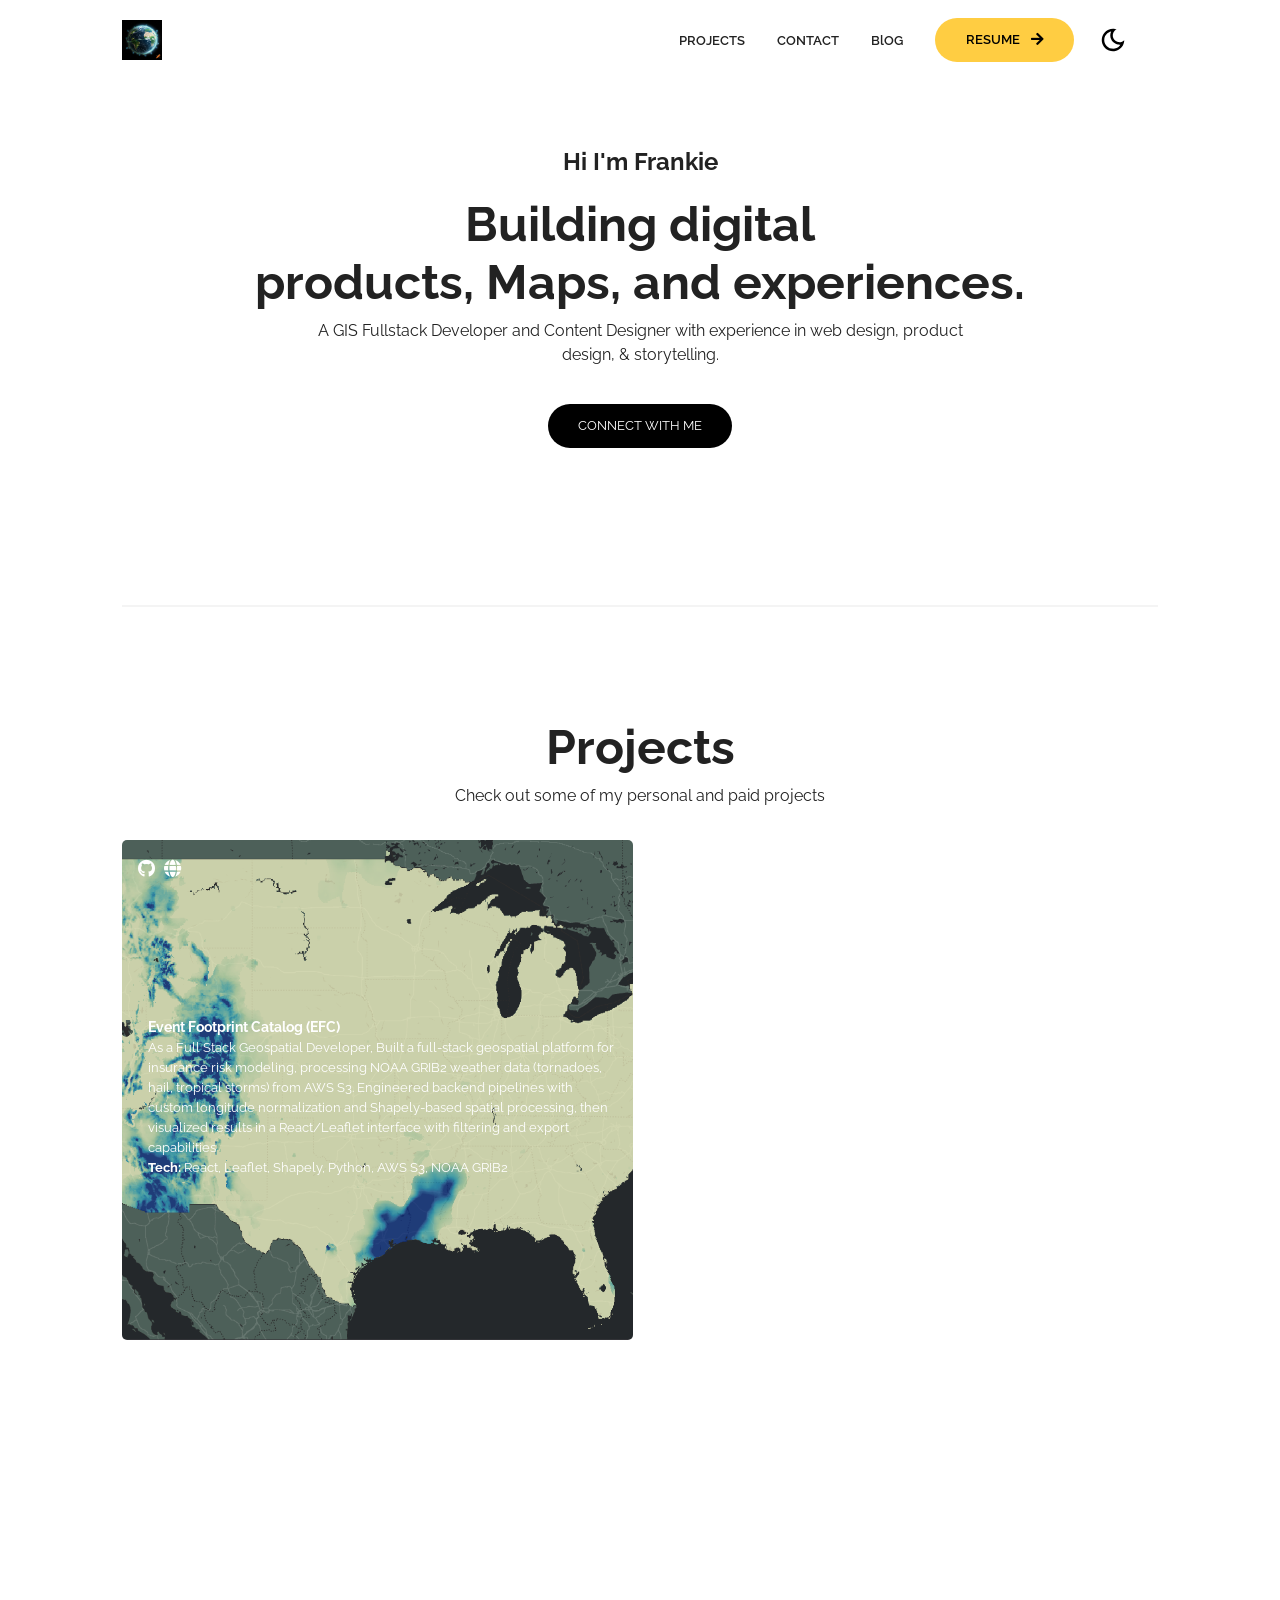
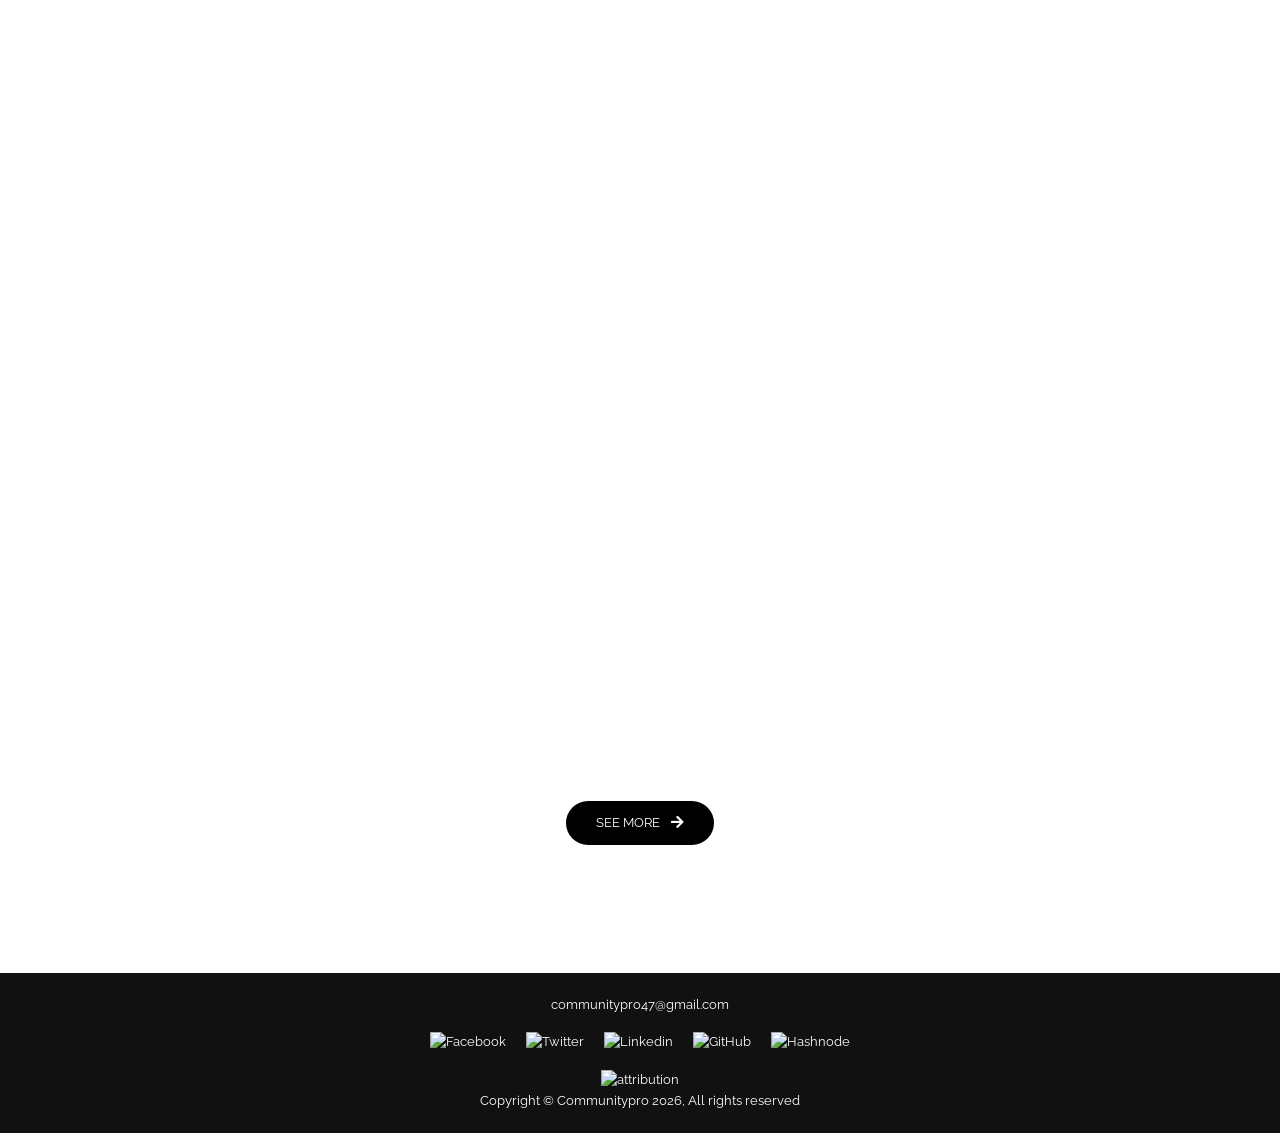
==== index.html @ a05c04fb "added images to background card" ====
<!DOCTYPE html>
<html lang="en">
  <head>
    <meta charset="UTF-8" />
    <meta http-equiv="X-UA-Compatible" content="IE=edge" />
    <meta name="viewport" content="width=device-width, initial-scale=1.0" />
    <!-- Primary Meta Tags -->
    <title>Frankie T Portfolio</title>
    <meta name="title" content="Portfolio Template - Open source" />
    <meta
      name="description"
      content="Build or customize your portfolio website using this super easy template. Free to use if you are a member of the community or a contributor to this project"
    />

    <!-- Open Graph / Facebook -->
    <meta property="og:type" content="website" />
    <meta
      property="og:url"
      content="https://github.com/CommunityPro/portfolio-html"
    />
    <meta property="og:title" content="Portfolio Template - Open source" />
    <meta
      property="og:description"
      content="Build or customize your portfolio website using this super easy template. Free to use if you are a member of the community or a contributor to this project"
    />
    <meta
      property="og:image"
      content="https://user-images.githubusercontent.com/62628408/150613011-b78a7f5a-0af1-4312-aab0-0022e7258693.png"
    />

    <!-- Twitter -->
    <meta property="twitter:card" content="summary_large_image" />
    <meta
      property="twitter:url"
      content="https://github.com/CommunityPro/portfolio-html"
    />
    <meta property="twitter:title" content="Portfolio Template - Open source" />
    <meta
      property="twitter:description"
      content="Build or customize your portfolio website using this super easy template. Free to use if you are a member of the community or a contributor to this project"
    />
    <meta
      property="twitter:image"
      content="https://user-images.githubusercontent.com/62628408/150613011-b78a7f5a-0af1-4312-aab0-0022e7258693.png"
    />

    <!-- Link -->
    <link
      rel="apple-touch-icon"
      sizes="180x180"
      href="assets/favicon/apple-touch-icon.png"
    />
    <link
      rel="icon"
      type="image/png"
      sizes="16x16"
      href="/assets/favicon/favicon-16x16.png"
    />
    <link
      rel="icon"
      type="image/png"
      sizes="32x32"
      href="assets/favicon/favicon-32x32.png"
    />
    <link
      rel="icon"
      type="image/png"
      sizes="192x192"
      href="assets/favicon/android-chrome-192x192.png"
    />
    <link
      rel="icon"
      type="image/png"
      sizes="512x512"
      href="assets/favicon/android-chrome-512x512.png"
    />
    <link rel="icon" type="image/x-icon" href="assets/favicon/favicon.ico" />
    <link rel="manifest" href="assets/favicon/site.webmanifest" />
    <link
      rel="stylesheet"
      href="https://use.fontawesome.com/releases/v5.15.4/css/all.css"
      integrity="sha384-DyZ88mC6Up2uqS4h/KRgHuoeGwBcD4Ng9SiP4dIRy0EXTlnuz47vAwmeGwVChigm"
      crossorigin="anonymous"
    />
    <link rel="stylesheet" href="css/style.css" />
    <link rel="stylesheet" href="css/utilities.css" />
  </head>
  <body>
    <header id="hero">
      <!-- Navbar -->
      <nav class="navbar">
        <div class="container">
          <!-- Logo -->
          <h1 id="logo">
            <a href="https://github.com/CommunityPro/portfolio-html"
              ><img src="./assets/e3T_sxOKS0CZtBvTV0Hvrg.webp" alt="Your Logo"
            /></a>
          </h1>
          <!-- Navbar links -->
          <ul class="nav-menu">
            <li><a class="nav-link" href="#projects">PROJECTS</a></li>
            <li><a class="nav-link" href="#">CONTACT</a></li>
            <li><a class="nav-link" href="#">BlOG</a></li>
            <li>
              <a
                class="nav-link btn btn-primary"
                href="https://github.com/CommunityPro/portfolio-html"
                >RESUME <i class="fas fa-arrow-right"></i
              ></a>
            </li>

            <!-- Toggle switch -->
            <div class="theme-switch">
              <input type="checkbox" id="switch" />
              <label class="toggle-icons" for="switch">
                <img class="moon" src="assets/moon.svg" />
                <img class="sun" src="assets/sun.svg" />
              </label>
            </div>
            <!-- Hamburger menu -->
          </ul>
          <div class="hamburger">
            <span class="bar"></span>
            <span class="bar"></span>
            <span class="bar"></span>
          </div>
        </div>
      </nav>

      <section class="header-container">
        <img
          class="profile-image"
          src="assets/profile-image.svg"
          alt=""
        />
        <h1>Hi I'm Frankie</h1>

        <div class="content-text">
          <h2>Building digital</h2>
          <h2>products, Maps, and experiences.</h2>

          <p>
            A GIS Fullstack Developer and Content Designer with experience in web
            design, product design, & storytelling.
          </p>
        </div>
        <a
          href="https://www.linkedin.com/in/frankie-t-767a02183/"
          class="btn btn-secondary"
          target="_blank"
          >Connect With Me</a
        >
      </section>
    </header>

    <!-- Projects -->
    <section id="projects" class="project-container container">
      <div class="division"></div>
      <div class="content-text">
        <h2>Projects</h2>
        <p>Check out some of my personal and paid projects</p>
      </div>

      <article class="project">
        <!-- Project 1 -->
        <div href="" class="card">
          <div class="project-info">
            <div class="project-bio">
              <h3>Event Footprint Catalog (EFC)</h3>
              <p>As a Full Stack Geospatial Developer, 
                Built a full-stack geospatial platform for insurance risk modeling, processing NOAA GRIB2 weather data (tornadoes, hail, tropical storms) 
                from AWS S3. Engineered backend pipelines with custom longitude normalization and Shapely-based spatial processing, 
                then visualized results in a React/Leaflet interface with filtering and export capabilities
              </p>
              <p><strong>Tech:</strong> React, Leaflet, Shapely, Python, AWS S3, NOAA GRIB2</p>
            </div>

            <div class="project-link">
              <a href="#" target="_blank"><i class="fab fa-github"></i></a>
              <a href="#" target="_blank"><i class="fas fa-globe"></i></a>
            </div>
          </div>
        </div>

        <!-- Project 2 -->
        <div href="" class="card">
          <div class="project-info">
            <div class="project-bio">
              <h3>Climate Atlas</h3>
              <p>As a Data Engineer on the Climate Atlas & Climate Engine Integration project, I managed a product aggregating pre-generated weather datasets 
                spanning 1895 to the present, covering temperature and precipitation across the USA and its territories. 
                I collaborated with the Desert Research Institute to integrate the Climate Engine API, ensuring seamless retrieval of rankings, means, and totals 
                for historical climate data. Throughout development, I addressed challenges stemming from external API dependencies 
                by implementing collaborative debugging processes with partner teams, maintaining data integrity and ensuring consistent, 
                reliable access to long-term climate records for end users.
              </p>
              <p><strong>Tech:</strong> Climate Engine API, Python, Data Pipelines</p>
            </div>

            <div class="project-link">
              <a href="#" target="_blank"><i class="fab fa-github"></i></a>
              <a href="#" target="_blank"><i class="fas fa-globe"></i></a>
            </div>
          </div>
        </div>

        <!-- Project 3 -->
        <div href="" class="card">
          <div class="project-info">
            <div class="project-bio">
              <h3>StoryMap Portfolio Series</h3>
              <p>Created a series of narrative-driven StoryMaps analyzing critical climate and infrastructure events. 
                Projects include "Built for the Future" (2023 Midwest drought impacts), 
                "We May Not Be in Kansas Anymore" (May 2024 severe storm outbreak, 165+ tornado reports, EF-4 Oklahoma), 
                "Derechos Unmasked" (June 2025 North Dakota derecho, 100+ mph winds), and 
                "Supply Chains & Damage Claims" (hurricane impacts guide integrating NOAA tools for the Industry Proving Grounds initiative).
              </p>
              <p><strong>Tech:</strong> ArcGIS StoryMaps, NOAA Data, Spatial Analysis</p>
            </div>

            <div class="project-link">
              <a href="https://storymaps.arcgis.com/stories/d6e116afa49b4417b8c0b92fb8b6d6ab" target="_blank"><i class="fas fa-external-link-alt"></i></a>
              <a href="https://storymaps.arcgis.com/stories/8092d9dabac94b9282a17f0938ce4b86" target="_blank"><i class="fas fa-external-link-alt"></i></a>
              <a href="https://storymaps.arcgis.com/stories/aee20a4d2cd84ae1a52c9724bbdf2ffd" target="_blank"><i class="fas fa-external-link-alt"></i></a>
              <a href="https://storymaps.arcgis.com/stories/44474db1c3b84fcfb2567240c82e5a6e" target="_blank"><i class="fas fa-external-link-alt"></i></a>
            </div>
          </div>
        </div>

        <!-- Project 4 -->
        <div href="" class="card">
          <div class="project-info">
            <div class="project-bio">
              <h3>Google Earth Engine Applications</h3>
              <p>Built public-facing visualization tools for extreme weather analysis on Google Earth Engine. 
                Projects include the Hurricane Heat Map (visualizing 1951–present tropical storms in the North Atlantic basin) 
                and the Texas Freeze Map (analyzing 2021 Texas Freeze event impacts), delivering interactive insights into historical 
                and regional climate phenomena through GEE's cloud-based satellite data processing.
              </p>
              <p><strong>Tech:</strong> Google Earth Engine, JavaScript, Remote Sensing</p>
            </div>

            <div class="project-link">
              <a href="#" target="_blank"><i class="fab fa-github"></i></a>
              <a href="#" target="_blank"><i class="fas fa-globe"></i></a>
            </div>
          </div>
        </div>

        <!-- Project 5 -->
        <div href="" class="card">
          <div class="project-info">
            <div class="project-bio">
              <h3>Google Earth Engine Applications</h3>
              <p>Built public GEE visualization tools including the Hurricane Heat Map (1951–present North Atlantic tropical storms) and 
                Texas Freeze Map (2021 event impacts), leveraging cloud-based satellite data processing for interactive climate insights.
              </p>
            </div>

            <div class="project-link">
              <a href="https://x-vector-501612-e8.projects.earthengine.app/view/tropical-storms-1951-to-present" target="_blank"><i class="fas fa-globe"></i></a>
              <a href="https://x-vector-501612-e8.projects.earthengine.app/view/texas-freeze-2021" target="_blank"><i class="fas fa-globe"></i></a>
            </div>
          </div>
        </div>

        <!-- Project 6 -->
        <div href="" class="card">
          <div class="project-info">
            <div class="project-bio">
              <h3>Project Six</h3>
              <p>React, Redux, SASS</p>
            </div>

            <div class="project-link">
              <a href="#" target="_blank"><i class="fab fa-github"></i></a>
              <a href="https://www.noaa.gov/inflation-reduction-act/inflation-reduction-act-climate-data-and-services/industry-proving-grounds" 
              target="_blank"><i class="fas fa-globe"></i>
              </a>
            </div>
          </div>
        </div>
      </article>

      <a href="#" class="btn btn-secondary"
        target="_blank" >See More <i class="fas fa-arrow-right"></i
      ></a>
    </section>

    <footer id="footer">
      <div class="container">
        <a href="mailto:communitypro47@gmail.com">communitypro47@gmail.com</a>
        <!-- Social links -->
        <div class="social">
          <a href="#" target="_blank"
            ><img src="./assets/facebook-icon.svg" alt="Facebook"
          /></a>
          <a href="#" target="_blank"><img src="./assets/twitter-icon.svg" alt="Twitter" /></a>
          <a href="#" target="_blank"
            ><img src="./assets/linkedin-icon.svg" alt="Linkedin"
          /></a>
          <a href="#" target="_blank"><img src="./assets/github-icon.svg" alt="GitHub" /></a>
          <a href="#" target="_blank"
            ><img src="./assets/hashnode-icon.svg" alt="Hashnode"
          /></a>
        </div>
        <!-- Attribution -->
        <div class="attribution">
          <a
            href="https://github.com/CommunityPro/portfolio-html"
            target="_blank"
            rel="noopener noreferrer"
          >
            <img
              src="https://user-images.githubusercontent.com/62628408/157202263-9174da24-b19a-4017-9b7c-a1d26ae8f014.svg"
              alt="attribution"
              width="150px"
            />
          </a>
        </div>
        <p>Copyright &copy; Communitypro <span id="datee"></span>, All rights reserved</p>
      </div>
    </footer>
    <script src="js/script.js"></script>
  </body>
</html>
---- css/style.css ----
/* This is the required project styling. Will contain essential CSS styles like:
   * Flex property
   * Grid layout
   * Cards and sections
*/

@import url(https://fonts.googleapis.com/css?family=Raleway:100,200,300,regular,500,600,700,800,900,100italic,200italic,300italic,italic,500italic,600italic,700italic,800italic,900italic);

/* variables */
:root {
  /* Colors */
  --primary-color: #ffcd42;
  --secondary-color: #ffd35c;
  --bg-primary: #ffffff;
  --text-color: #222222;
  --text-color-two: #ffffff;
  --bg-secondary: #000000;
  --card-background: #f4f4f4;
  --bg-secondary-two: #111111;

  --shadow: 0 10px 40px rgba(0, 0, 0, 0.2);

  /* Font Weight */
  --weight-small: 400;
  --weight-semibold: 600;
  --weight-bold: 800;

  /* Max width */
  --width-small: 600px;
  --width-medium: 1100px;
  --width-large: 1300px;
}

[data-theme="dark"] {
  --primary-color: #ffcd42;
  --secondary-color: #ffd35c;
  --bg-primary: #000000;
  --text-color: #ffffff;
  --text-color-two: #222222;
  --bg-secondary: #ffffff;
  --card-background: #111111;
  --bg-secondary-two: #f4f4f4;
  --shadow: 0 2px 10px rgba(95, 95, 95, 0.2);
}

html {
  font-size: 100%;
  scroll-behavior: smooth;
}

/* Reset default styling */
* {
  margin: 0;
  padding: 0;
  box-sizing: border-box;
}

ul {
  list-style: none;
}

a {
  text-decoration: none;
  color: var(--text-color);
}

/* Main styling */
body {
  background: var(--bg-primary);
  color: var(--text-color);
  font-family: "Raleway", sans-serif;
  line-height: 1.5;
}

/* Navbar */
.navbar {
  position: fixed;
  top: 0;
  left: 0;
  right: 0;
  z-index: 20;
  background: var(--bg-primary);
}

.navbar .container {
  display: flex;
  align-items: center;
  justify-content: space-between;
  z-index: 20;
  height: 80px;
  width: 100%;
}

.navbar .nav-menu {
  display: flex;
  align-items: center;
  background: var(--bg-primary);
}

.navbar .nav-link {
  margin: 0 1rem;
  font-size: 0.8rem;
  font-weight: var(--weight-semibold);
}

.navbar #logo img {
  display: block;
  width: 40px;
}

.navbar .btn {
  margin-right: 1.5rem;
}

.fas.fa-arrow-right {
  margin-left: 0.5rem;
  font-size: 0.9rem;
}

/* hamburger */
.hamburger {
  margin-bottom: 0.1rem;
  display: none;
}

.bar {
  display: block;
  width: 23px;
  height: 3px;
  margin: 4px auto;
  transition: all 0.3s ease-in-out;
  border-radius: 30px;
  background-color: var(--bg-secondary);
}

/* Hero section */
#hero {
  display: flex;
  flex-direction: column;
  height: 100%;
}

.profile-image {
  width: 150px;
  border-radius: 50%;
  animation: bounce 1s infinite alternate;
}

@keyframes bounce {
  from {
    transform: translateY(0px);
  }

  to {
    transform: translateY(-10px);
  }
}

.division {
  width: 100%;
  height: 2px;
  background-color: var(--card-background);
  margin: 5.5rem 0;
}
/* Projects */
#projects {
  display: flex;
  flex-direction: column;
  margin: 2rem auto 5rem;
}

#projects .btn {
  align-self: center;
  margin: 2rem 0;
}

.project {
  display: grid;
  grid-template-columns: repeat(2, 1fr);
  grid-auto-rows: minmax(500px, auto);
  grid-gap: 0.9rem;
}

.card .project-bio p {
  font-size: 0.83rem;
}

.card .project-bio h3 {
  font-size: 0.9rem;
}

.project-info {
  display: flex;
  justify-content: space-between;
  opacity: 1;
  position: relative;
  transition: 0.5s ease-in-out;
}

.project-bio {
  display: flex;
  flex-direction: column;
  justify-content: flex-end;
  position: absolute;
  top: 160px;
  left: 10px;
}

/* Footer */
#footer {
  background: #111111;
}

#footer .container {
  display: flex;
  flex-direction: column;
  align-items: center;
  justify-content: center;
  color: #ffffff;
  min-height: 160px;
  text-align: center;
}

#footer a {
  font-size: 0.8rem;
  color: #fff;
}

#footer a:hover {
  opacity: 0.6;
}

#footer .social {
  margin: 0.9rem 0;
}

#footer .social img {
  width: 20px;
  height: 20px;
}

#footer .social a {
  margin: 0 0.5rem;
}

#footer p {
  font-size: 0.8rem;
}

/* Responsiveness */

@media (max-width: 1000px) {
  .project {
    display: grid;
    grid-template-columns: repeat(2, 1fr);
  }
}

@media (max-width: 768px) {
}

@media (max-width: 670px) {
  .navbar .nav-menu {
    position: fixed;
    right: -100vw;
    top: 4.5rem;
    flex-direction: column;
    width: calc(80% - 10px);
    transition: 0.3s;
    box-shadow: var(--shadow);
    padding: 2rem;
    border-radius: 5px;
    align-items: flex-start;
  }

  .navbar .btn {
    margin: 0;
    margin-top: 1rem;
  }

  .nav-menu.active {
    right: 20px;
  }

  .nav-menu .nav-link {
    font-size: 0.9rem;
    margin: 0 0.2rem;
  }

  .nav-menu li {
    margin-bottom: 0.5rem;
    width: 100%;
  }

  .nav-menu .btn {
    width: 100%;
    text-align: center;
    margin-top: 0.5rem;
  }

  .hamburger {
    display: block;
    cursor: pointer;
    padding: 0.2rem 0.4rem;
  }

  .hamburger.active {
    border: 1px dotted gray;
  }

  .hamburger.active .bar:nth-child(2) {
    opacity: 0;
  }

  .hamburger.active .bar:nth-child(1) {
    transform: translateY(6px) rotate(45deg);
  }

  .hamburger.active .bar:nth-child(3) {
    transform: translateY(-8px) rotate(-45deg);
  }
}

@media (max-width: 600px) {
  .project {
    display: grid;
    grid-template-columns: 1fr;
  }

  .header-container .btn {
    border-radius: 5px;
    width: 80%;
  }
}
---- css/utilities.css ----
.container {
  max-width: var(--width-medium);
  margin: 0 auto;
  padding: 1rem 2rem;
}

h1::selection,
h2::selection {
  color: #111;
  background: var(--primary-color);
}

/* Buttons */
.btn {
  display: inline-block;
  padding: 0.75rem 1.9rem;
  border-radius: 30px;
  text-transform: uppercase;
  font-size: 0.82rem;
  transition: 0.3s;
}

.btn-primary {
  background: var(--primary-color);
  color: #000000;
}

.btn-secondary {
  margin: 5px 0;
  background-color: var(--bg-secondary);
  color: var(--bg-primary);
}

/* add hover to resume button */
.btn-primary:hover {
  background: var(--secondary-color);
}

/* Dark mode toggle */
#switch {
  display: none;
}

.toggle-icons {
  display: flex;
  justify-content: space-between;
  align-items: center;
  cursor: pointer;
}

.toggle-icons > img {
  transition: 0.6s cubic-bezier(0.23, 1, 0.32, 1);
  width: 30px;
}

.moon {
  transform: rotate(10deg);
}

#switch:checked + .toggle-icons .moon {
  transform: rotate(250deg);
}

#switch:checked + .toggle-icons .sun {
  transform: rotate(100deg);
}

/* Header Container */
.header-container {
  display: flex;
  flex-direction: column;
  align-items: center;
  justify-content: center;
  margin-top: 8rem;
  padding: 1rem;
}

.header-container > div {
  margin-top: 1rem;
}

.content-text {
  text-align: center;
  margin: 1.5rem 0;
}

.content-text h2 {
  font-size: 3rem;
  line-height: 1.2;
  transition: 0.2s ease-in-out;
}

.content-text p {
  padding: 0.5rem;
  margin: 0 auto;
  max-width: 700px;
}

/* Project cards */
.card {
  padding: 1rem;
  background: var(--card-background);
  color: #ffffff;
  border-radius: 5px;
  transition: 0.4s ease-in-out;
  cursor: pointer;
}

.card a {
  color: #ffffff;
  transition: 0.25s ease-in-out;
  font-size: 1.1rem;
  margin-right: 0.3rem;
}

.card a:hover {
  color: var(--primary-color);
}

.card:hover {
  box-shadow: inset 0 100px 1000px 10px rgba(0, 0, 0, 0.8);
}

.card:hover .project-info {
  opacity: 1;
}

/* Project Images */

/* project 1 */
.card:nth-child(1) {
  background: url(../assets/ClimateAtlas.png) center center/cover;
}

/* Project 2 */
.card:nth-child(2) {
  background: url(../assets/project/project-two.png) center center/cover;
}

/* Project 3 */
.card:nth-child(3) {
  background: url(../assets/project/project-three.png) center center/cover;
}

/* Project 4 */
.card:nth-child(4) {
  background: url(../assets/project/project-four.png) center center/cover;
}

/* Project 5 */
.card:nth-child(5) {
  background: url(../assets/project/project-five.png) center center/cover;
}

/* Project 6 */
.card:nth-child(6) {
  background: url(../assets/project/project-six.png) center center/cover;
}

/* Media Queries */
@media (max-width: 768px) {
  .header-container {
    margin-top: 7rem;
    text-align: center;
  }

  .content-text h2 {
    font-size: 2.5rem;
  }
}
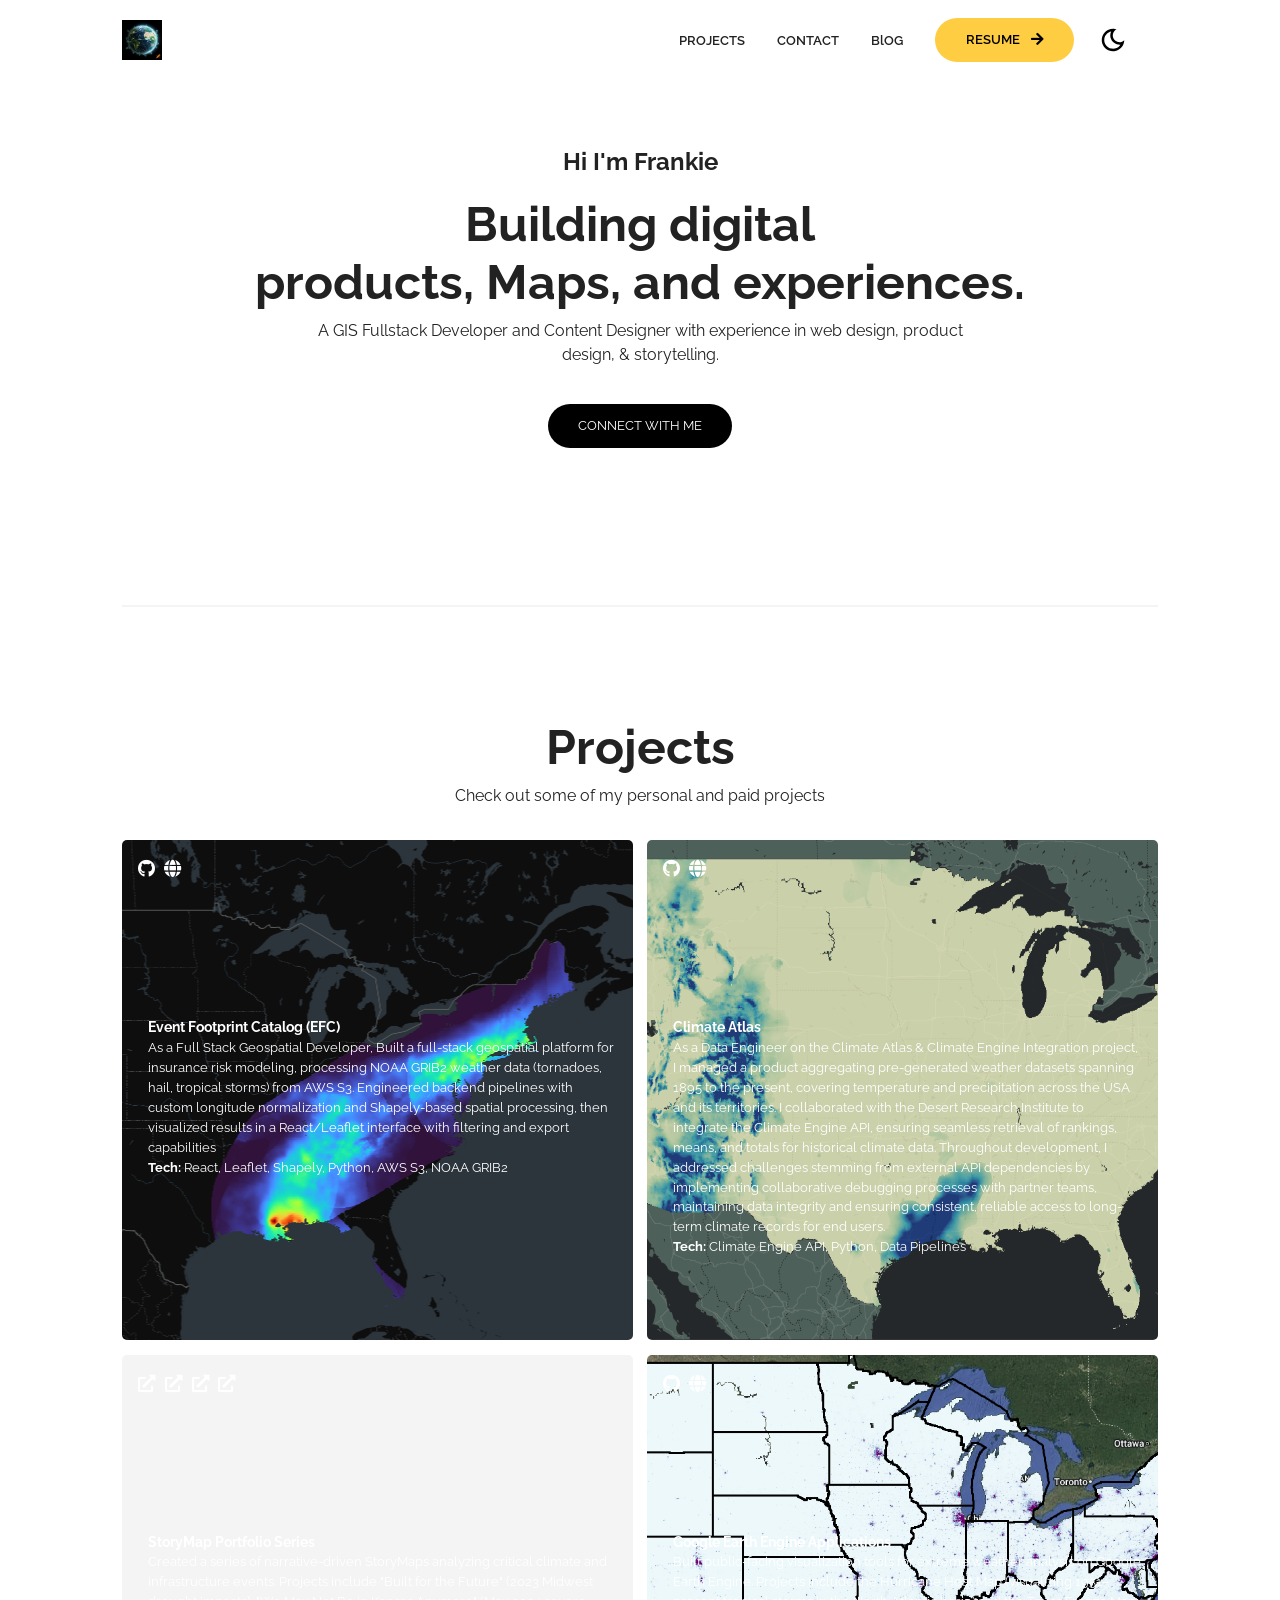
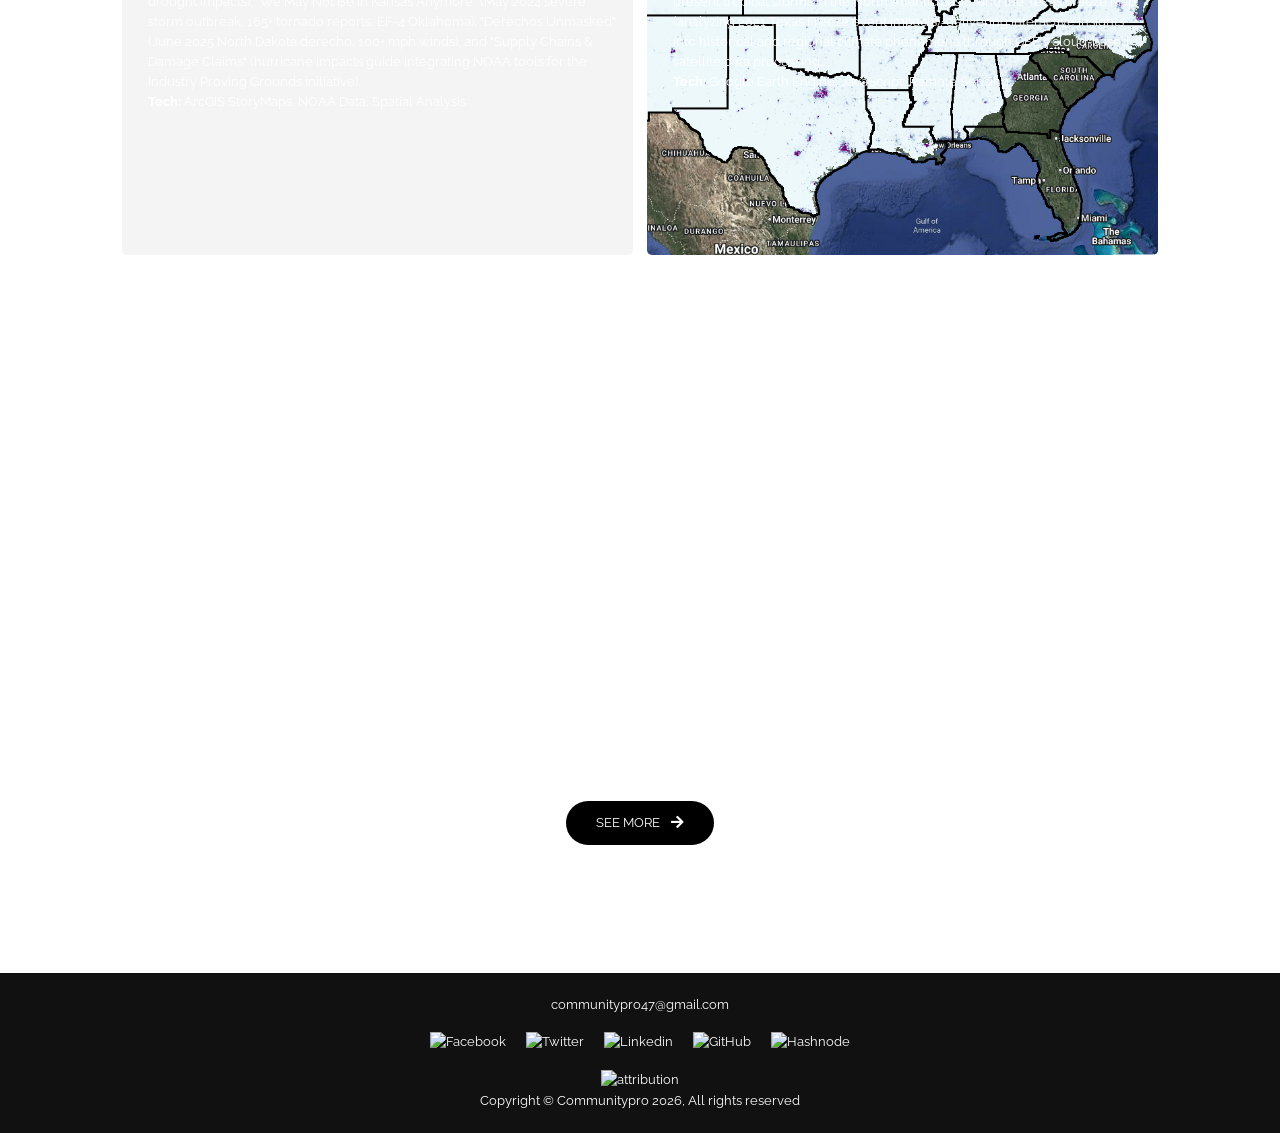
==== commit e742c418: "added more images and videos to assets" ====
--- a/index.html
+++ b/index.html
@@ -206,6 +206,9 @@
 
         <!-- Project 3 -->
         <div href="" class="card">
+          <video class="card-video" autoplay muted loop playsinline>
+            <source src="assets/Lighting_Storm.mp4" type="video/mp4">
+          </video>
           <div class="project-info">
             <div class="project-bio">
               <h3>StoryMap Portfolio Series</h3>
@@ -241,8 +244,8 @@
             </div>
 
             <div class="project-link">
-              <a href="#" target="_blank"><i class="fab fa-github"></i></a>
-              <a href="#" target="_blank"><i class="fas fa-globe"></i></a>
+              <a href="https://x-vector-501612-e8.projects.earthengine.app/view/tropical-storms-1951-to-present" target="_blank"><i class="fab fa-github"></i></a>
+              <a href="https://x-vector-501612-e8.projects.earthengine.app/view/texas-freeze-2021" target="_blank"><i class="fas fa-globe"></i></a>
             </div>
           </div>
         </div>
--- a/css/style.css
+++ b/css/style.css
@@ -187,6 +187,20 @@
 
 .card .project-bio h3 {
   font-size: 0.9rem;
+}
+
+.card {
+  position: relative;
+  overflow: hidden;
+}
+
+.card-video {
+  position: absolute;
+  inset: 0;
+  width: 100%;
+  height: 100%;
+  object-fit: cover;
+  z-index: 0;
 }
 
 .project-info {
--- a/css/utilities.css
+++ b/css/utilities.css
@@ -130,22 +130,22 @@
 
 /* project 1 */
 .card:nth-child(1) {
-  background: url(../assets/ClimateAtlas.png) center center/cover;
+  background: url(../assets/EFC_Footprint.png) center center/cover;
 }
 
 /* Project 2 */
 .card:nth-child(2) {
-  background: url(../assets/project/project-two.png) center center/cover;
+  background: url(../assets/ClimateAtlas.png) center center/cover;
 }
 
 /* Project 3 */
-.card:nth-child(3) {
-  background: url(../assets/project/project-three.png) center center/cover;
+.card:nth-child(3) .card-video {
+  display: block;
 }
 
 /* Project 4 */
 .card:nth-child(4) {
-  background: url(../assets/project/project-four.png) center center/cover;
+  background: url(../assets/Texas_Freeze_GEE.png) center center/cover;
 }
 
 /* Project 5 */
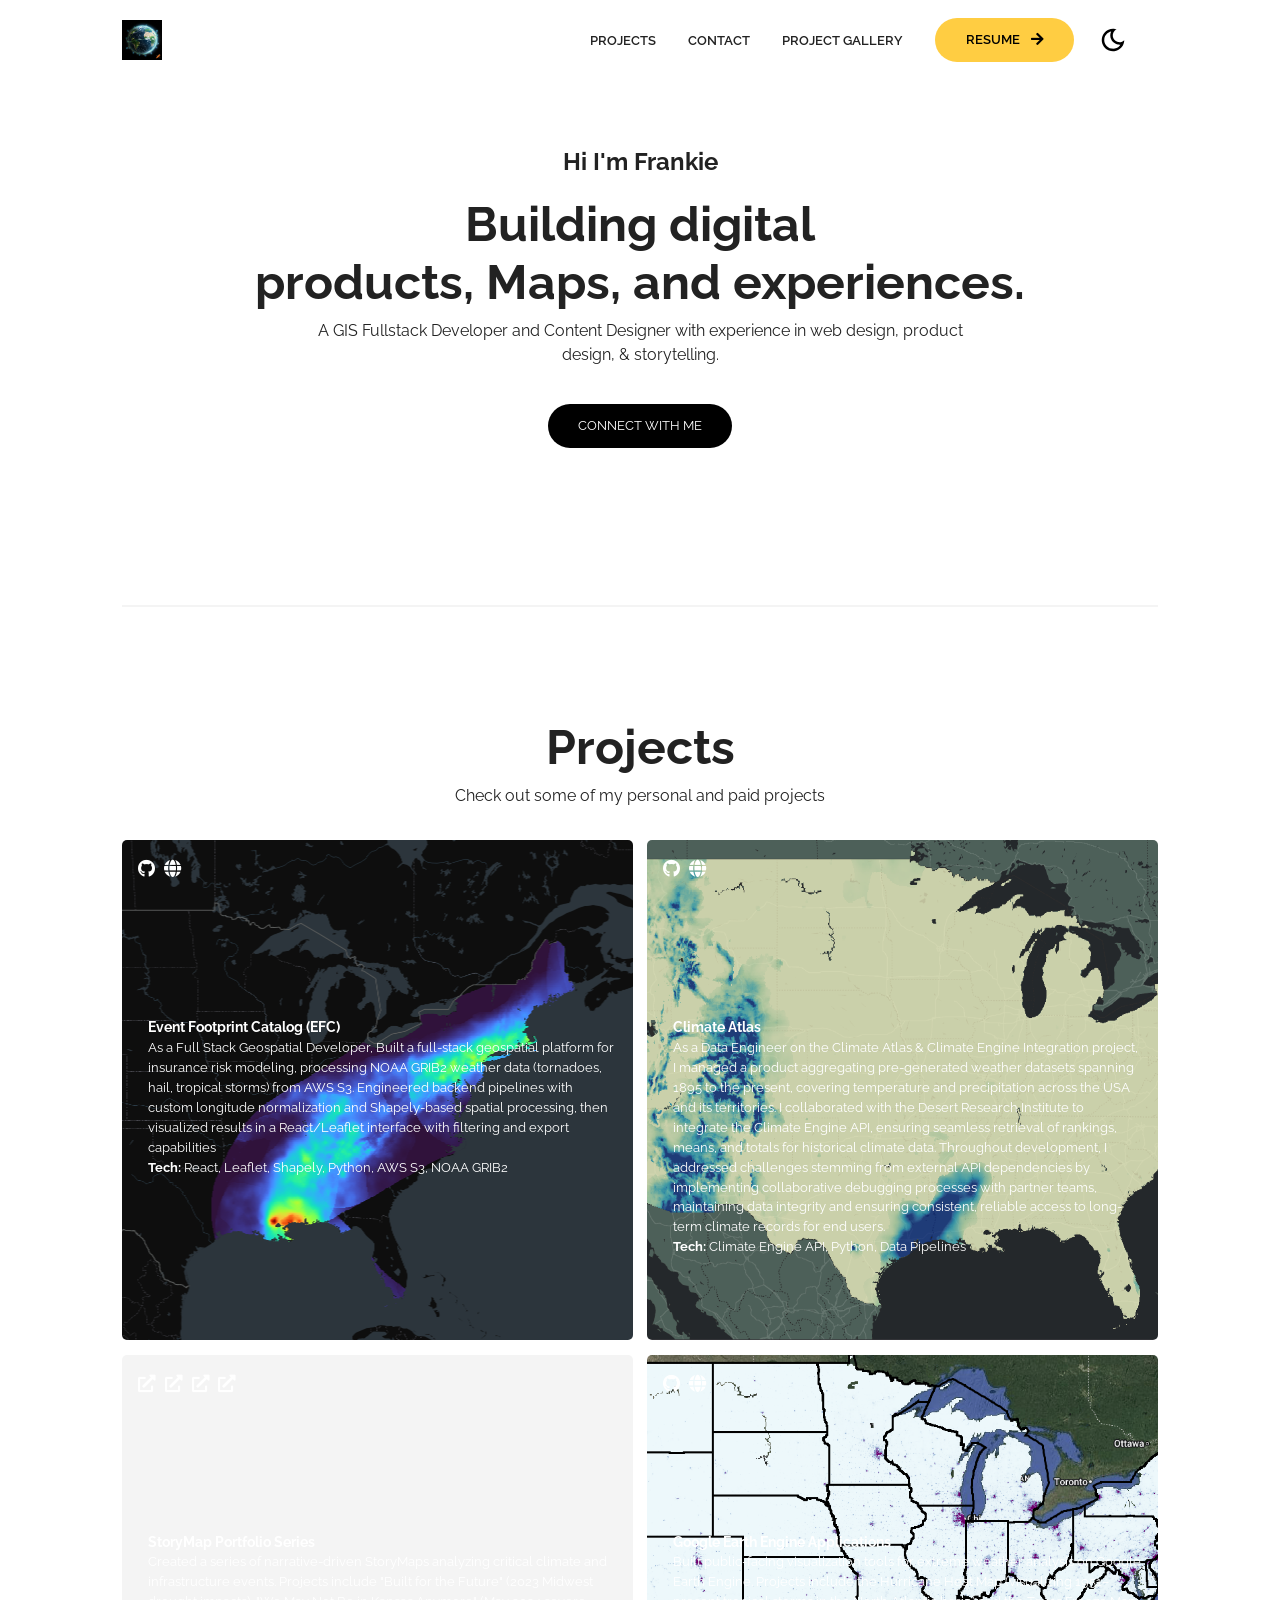
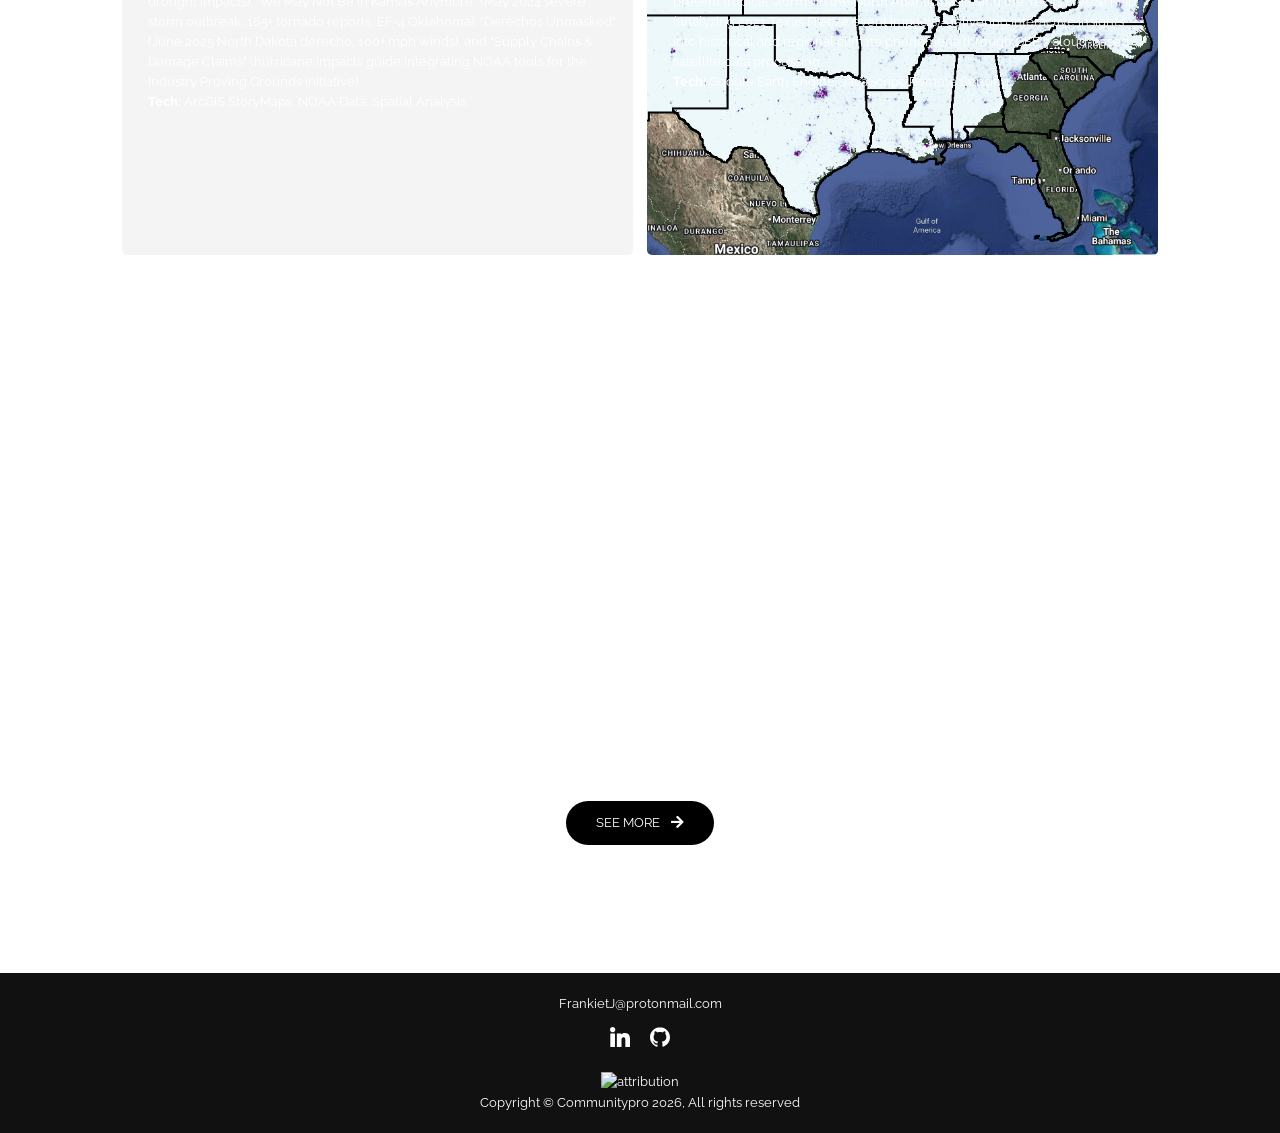
==== commit 1f7cbe40: "added new project, changed descriptions, and added images" ====
--- a/index.html
+++ b/index.html
@@ -99,8 +99,8 @@
           <!-- Navbar links -->
           <ul class="nav-menu">
             <li><a class="nav-link" href="#projects">PROJECTS</a></li>
-            <li><a class="nav-link" href="#">CONTACT</a></li>
-            <li><a class="nav-link" href="#">BlOG</a></li>
+            <li><a class="nav-link" href="#footer">CONTACT</a></li>
+            <li><a class="nav-link" href="#">PROJECT GALLERY</a></li>
             <li>
               <a
                 class="nav-link btn btn-primary"
@@ -254,15 +254,16 @@
         <div href="" class="card">
           <div class="project-info">
             <div class="project-bio">
-              <h3>Google Earth Engine Applications</h3>
-              <p>Built public GEE visualization tools including the Hurricane Heat Map (1951–present North Atlantic tropical storms) and 
-                Texas Freeze Map (2021 event impacts), leveraging cloud-based satellite data processing for interactive climate insights.
-              </p>
-            </div>
-
-            <div class="project-link">
-              <a href="https://x-vector-501612-e8.projects.earthengine.app/view/tropical-storms-1951-to-present" target="_blank"><i class="fas fa-globe"></i></a>
-              <a href="https://x-vector-501612-e8.projects.earthengine.app/view/texas-freeze-2021" target="_blank"><i class="fas fa-globe"></i></a>
+              <h3>Precipitation Time Series Explorer</h3>
+              <p>I built the Precipitation Time-series Explorer—a React 19 application for querying MRMS precipitation data 
+                across custom spatial and temporal bounds. By rigorously comparing visualization libraries and automating QA with Playwright, 
+                I ensured consistent cross-browser performance throughout development. The tool now enables NOAA scientists and industry partners 
+                to analyze weather trends with confidence and reliability.
+              </p>
+            </div>
+
+            <div class="project-link">
+              <a href="https://www.ncei.noaa.gov/access/past-weather/" target="_blank"><i class="fas fa-globe"></i></a>
             </div>
           </div>
         </div>
@@ -292,20 +293,13 @@
 
     <footer id="footer">
       <div class="container">
-        <a href="mailto:communitypro47@gmail.com">communitypro47@gmail.com</a>
+        <a href="mailto:FrankietJ@protonmail.com">FrankietJ@protonmail.com</a>
         <!-- Social links -->
         <div class="social">
-          <a href="#" target="_blank"
-            ><img src="./assets/facebook-icon.svg" alt="Facebook"
-          /></a>
-          <a href="#" target="_blank"><img src="./assets/twitter-icon.svg" alt="Twitter" /></a>
           <a href="#" target="_blank"
             ><img src="./assets/linkedin-icon.svg" alt="Linkedin"
           /></a>
           <a href="#" target="_blank"><img src="./assets/github-icon.svg" alt="GitHub" /></a>
-          <a href="#" target="_blank"
-            ><img src="./assets/hashnode-icon.svg" alt="Hashnode"
-          /></a>
         </div>
         <!-- Attribution -->
         <div class="attribution">
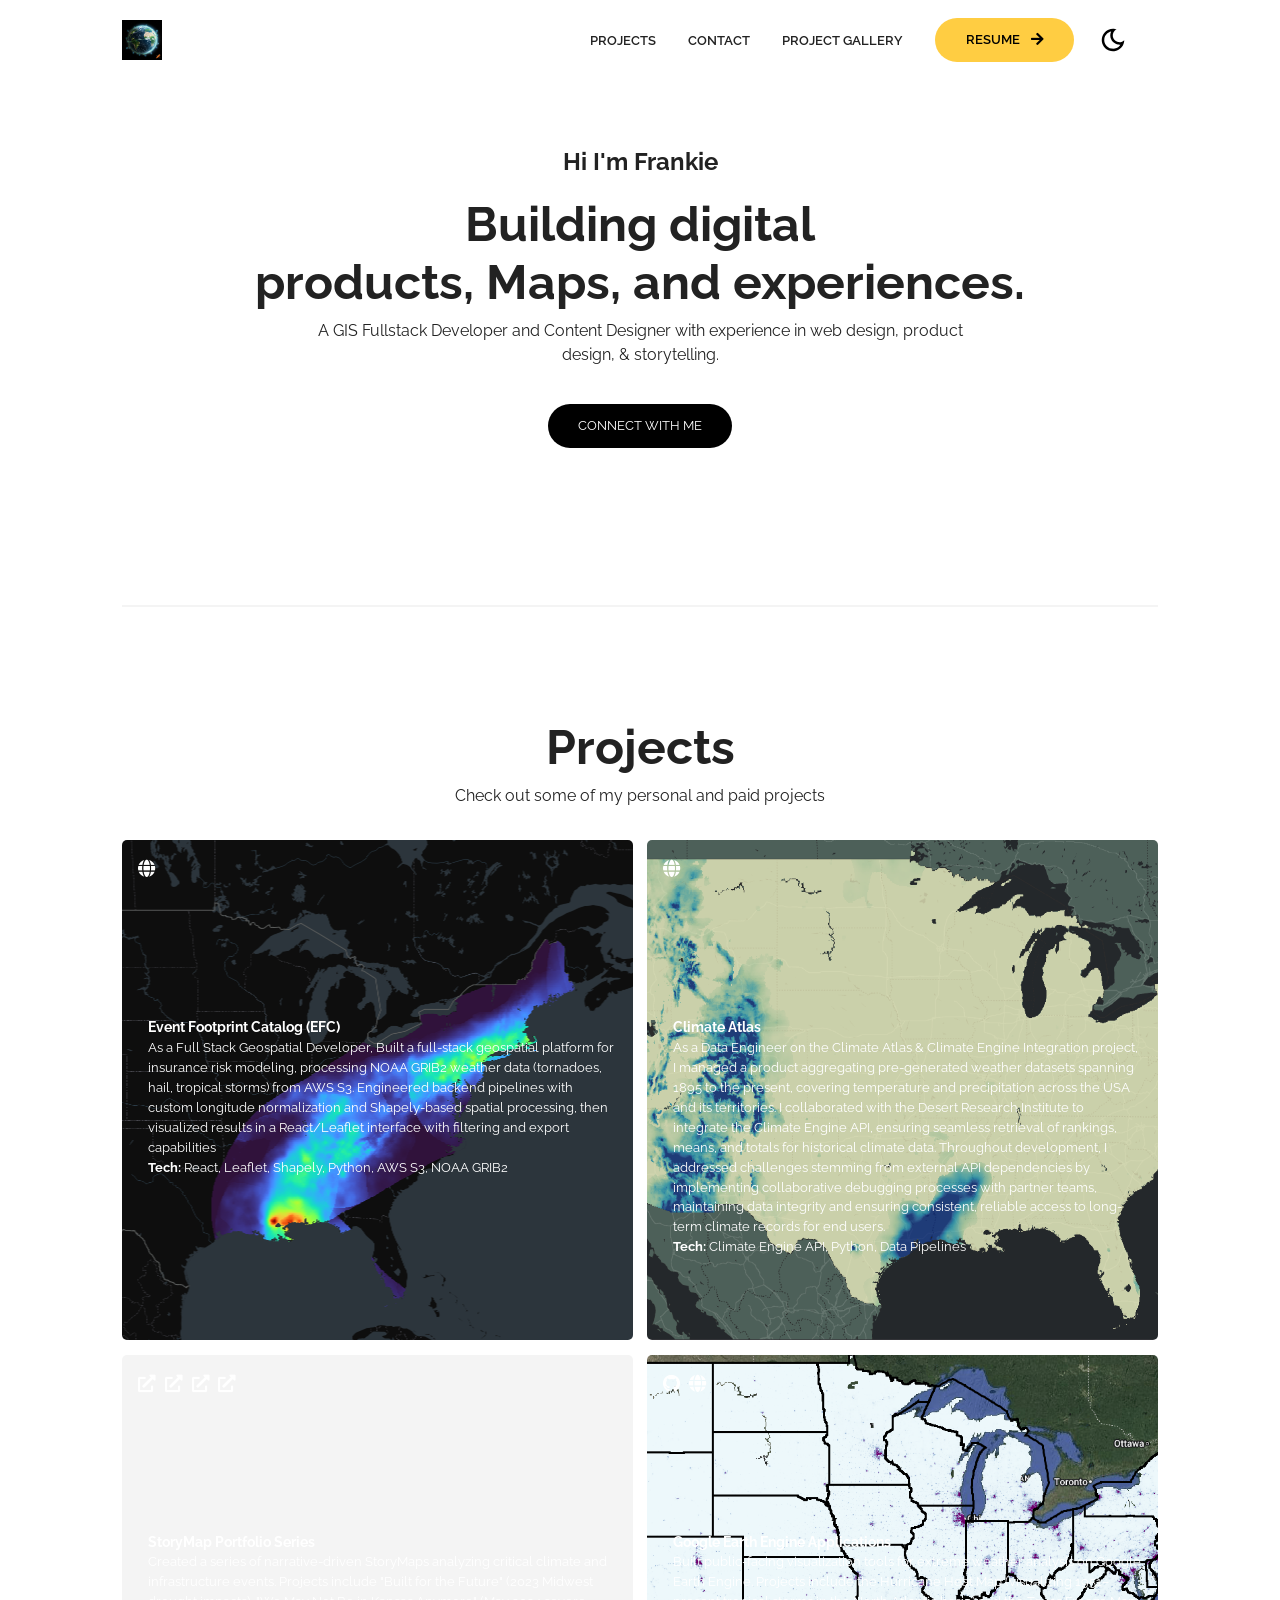
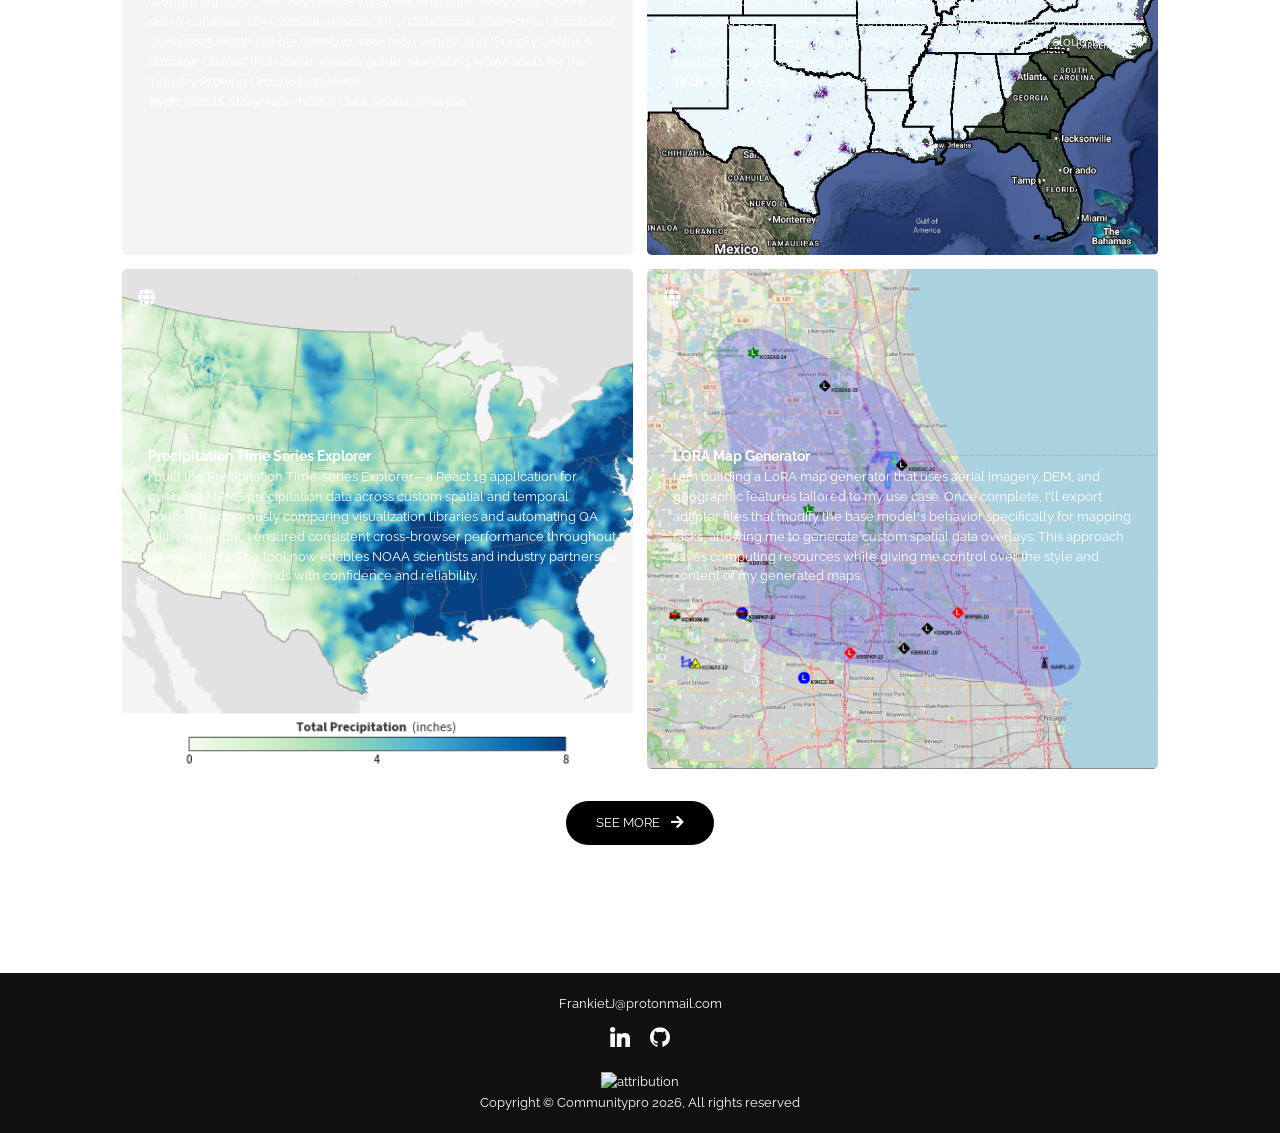
==== commit c749bd1f: "added more content to index & resume html" ====
--- a/index.html
+++ b/index.html
@@ -92,7 +92,7 @@
         <div class="container">
           <!-- Logo -->
           <h1 id="logo">
-            <a href="https://github.com/CommunityPro/portfolio-html"
+            <a href="index.html"
               ><img src="./assets/e3T_sxOKS0CZtBvTV0Hvrg.webp" alt="Your Logo"
             /></a>
           </h1>
@@ -100,11 +100,11 @@
           <ul class="nav-menu">
             <li><a class="nav-link" href="#projects">PROJECTS</a></li>
             <li><a class="nav-link" href="#footer">CONTACT</a></li>
-            <li><a class="nav-link" href="#">PROJECT GALLERY</a></li>
+            <li><a class="nav-link" href="seeMore.html">PROJECT GALLERY</a></li>
             <li>
               <a
                 class="nav-link btn btn-primary"
-                href="https://github.com/CommunityPro/portfolio-html"
+                href="resume.html"
                 >RESUME <i class="fas fa-arrow-right"></i
               ></a>
             </li>
@@ -176,8 +176,7 @@
             </div>
 
             <div class="project-link">
-              <a href="#" target="_blank"><i class="fab fa-github"></i></a>
-              <a href="#" target="_blank"><i class="fas fa-globe"></i></a>
+              <a href="https://www.ncei.noaa.gov/maps/event-footprint-catalog/" target="_blank"><i class="fas fa-globe"></i></a>
             </div>
           </div>
         </div>
@@ -198,8 +197,7 @@
             </div>
 
             <div class="project-link">
-              <a href="#" target="_blank"><i class="fab fa-github"></i></a>
-              <a href="#" target="_blank"><i class="fas fa-globe"></i></a>
+              <a href="https://www.ncei.noaa.gov/maps/climate-atlas/" target="_blank"><i class="fas fa-globe"></i></a>
             </div>
           </div>
         </div>
@@ -263,7 +261,7 @@
             </div>
 
             <div class="project-link">
-              <a href="https://www.ncei.noaa.gov/access/past-weather/" target="_blank"><i class="fas fa-globe"></i></a>
+              <a href="https://www.ncei.noaa.gov/products/precipitation-time-series-explorer" target="_blank"><i class="fas fa-globe"></i></a>
             </div>
           </div>
         </div>
@@ -272,22 +270,24 @@
         <div href="" class="card">
           <div class="project-info">
             <div class="project-bio">
-              <h3>Project Six</h3>
-              <p>React, Redux, SASS</p>
-            </div>
-
-            <div class="project-link">
-              <a href="#" target="_blank"><i class="fab fa-github"></i></a>
-              <a href="https://www.noaa.gov/inflation-reduction-act/inflation-reduction-act-climate-data-and-services/industry-proving-grounds" 
-              target="_blank"><i class="fas fa-globe"></i>
+              <h3>LORA Map Generator</h3>
+              <p>I am building a LoRA map generator that uses aerial imagery, DEM, and geographic features tailored to my use case.
+                Once complete, I'll export adapter files that modify the base model's behavior specifically for mapping tasks, 
+                allowing me to generate custom spatial data overlays. This approach saves computing resources 
+                while giving me control over the style and content of my generated maps.
+              </p>
+            </div>
+
+            <div class="project-link">
+              <a href="https://nodakmesh.org/blog/what-is-lora-mesh-network" target="_blank"><i class="fas fa-globe"></i>
               </a>
             </div>
           </div>
         </div>
       </article>
 
-      <a href="#" class="btn btn-secondary"
-        target="_blank" >See More <i class="fas fa-arrow-right"></i
+      <a href="seeMore.html" class="btn btn-secondary"
+        rel="noopener noreferrer">See More <i class="fas fa-arrow-right"></i
       ></a>
     </section>
 
--- a/css/style.css
+++ b/css/style.css
@@ -218,6 +218,49 @@
   position: absolute;
   top: 160px;
   left: 10px;
+}
+
+.skills {
+    padding: 20px;
+}
+
+.skill-grid {
+    display: grid;
+    grid-template-columns: repeat(auto-fill, minmax(100px, 1fr));
+    gap: 10px;
+    margin-top: 15px;
+}
+
+.skill-item {
+    display: flex;
+    flex-direction: row;
+    align-items: center;
+    gap: 6px;
+    padding: 10px 10px;
+    background: #f5f5f5;
+    border: 1px solid #e0e0e0;
+    border-radius: 8px;
+    transition: transform 0.2s ease, box-shadow 0.2s ease;
+}
+
+.skill-item:hover {
+    transform: translateY(-2px);
+    box-shadow: 0 4px 8px rgba(0, 0, 0, 0.1);
+    border-color: #6d4aff;
+}
+
+.skill-item img {
+    width: 25px;
+    height: 25px;
+    object-fit: scale-down;
+}
+
+.skill-item span {
+    font-size: 12px;
+    font-weight: 500;
+    color: #333;
+    text-align: center;
+    white-space: nowrap;
 }
 
 /* Footer */
--- a/css/utilities.css
+++ b/css/utilities.css
@@ -97,6 +97,13 @@
   max-width: 700px;
 }
 
+.resume-text {
+  padding: 1.5rem 10rem;
+  margin: 0 auto;
+  position: relative;
+  line-height: 1.7;
+}
+
 /* Project cards */
 .card {
   padding: 1rem;
@@ -150,12 +157,12 @@
 
 /* Project 5 */
 .card:nth-child(5) {
-  background: url(../assets/project/project-five.png) center center/cover;
+  background: url(../assets/Precipitation--Monthly--Total--CONUS--2025-05-00--small.png) center center/cover;
 }
 
 /* Project 6 */
 .card:nth-child(6) {
-  background: url(../assets/project/project-six.png) center center/cover;
+  background: url(../assets/LORA_Map.png) center center/cover;
 }
 
 /* Media Queries */
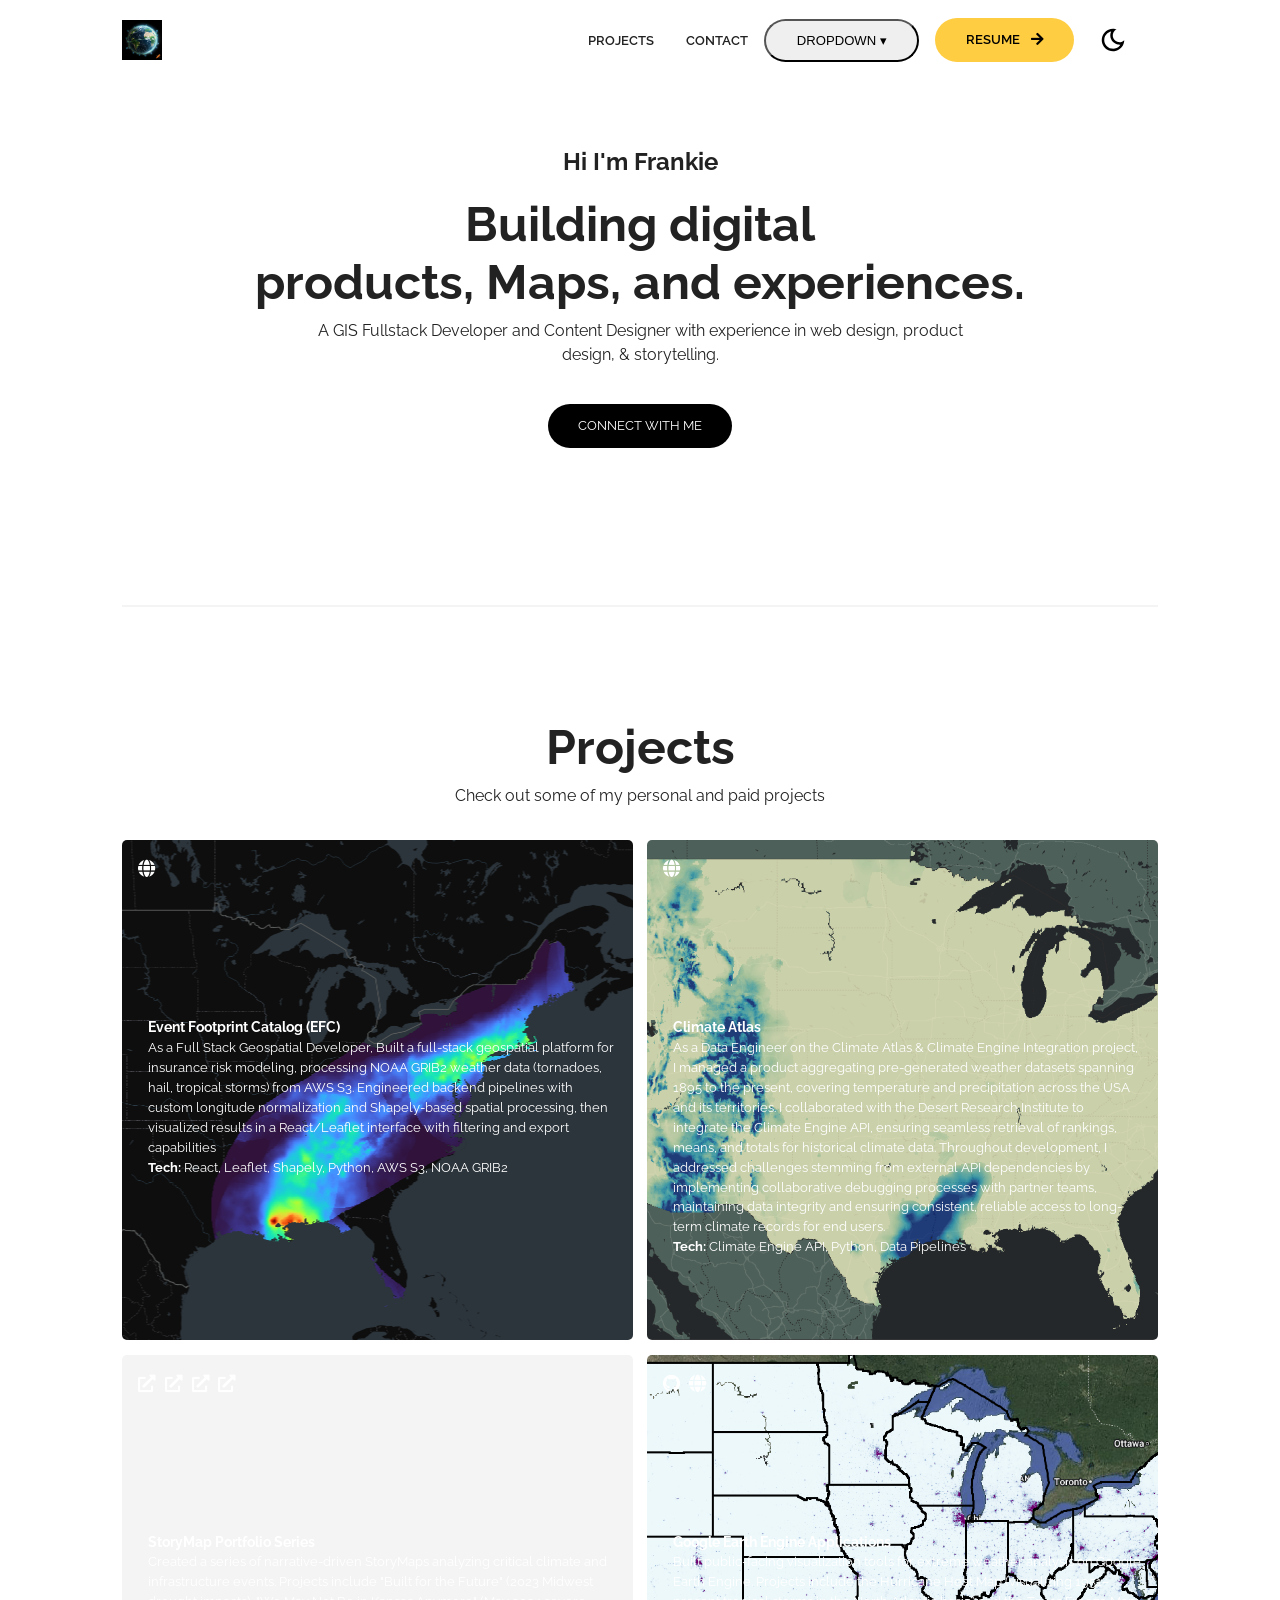
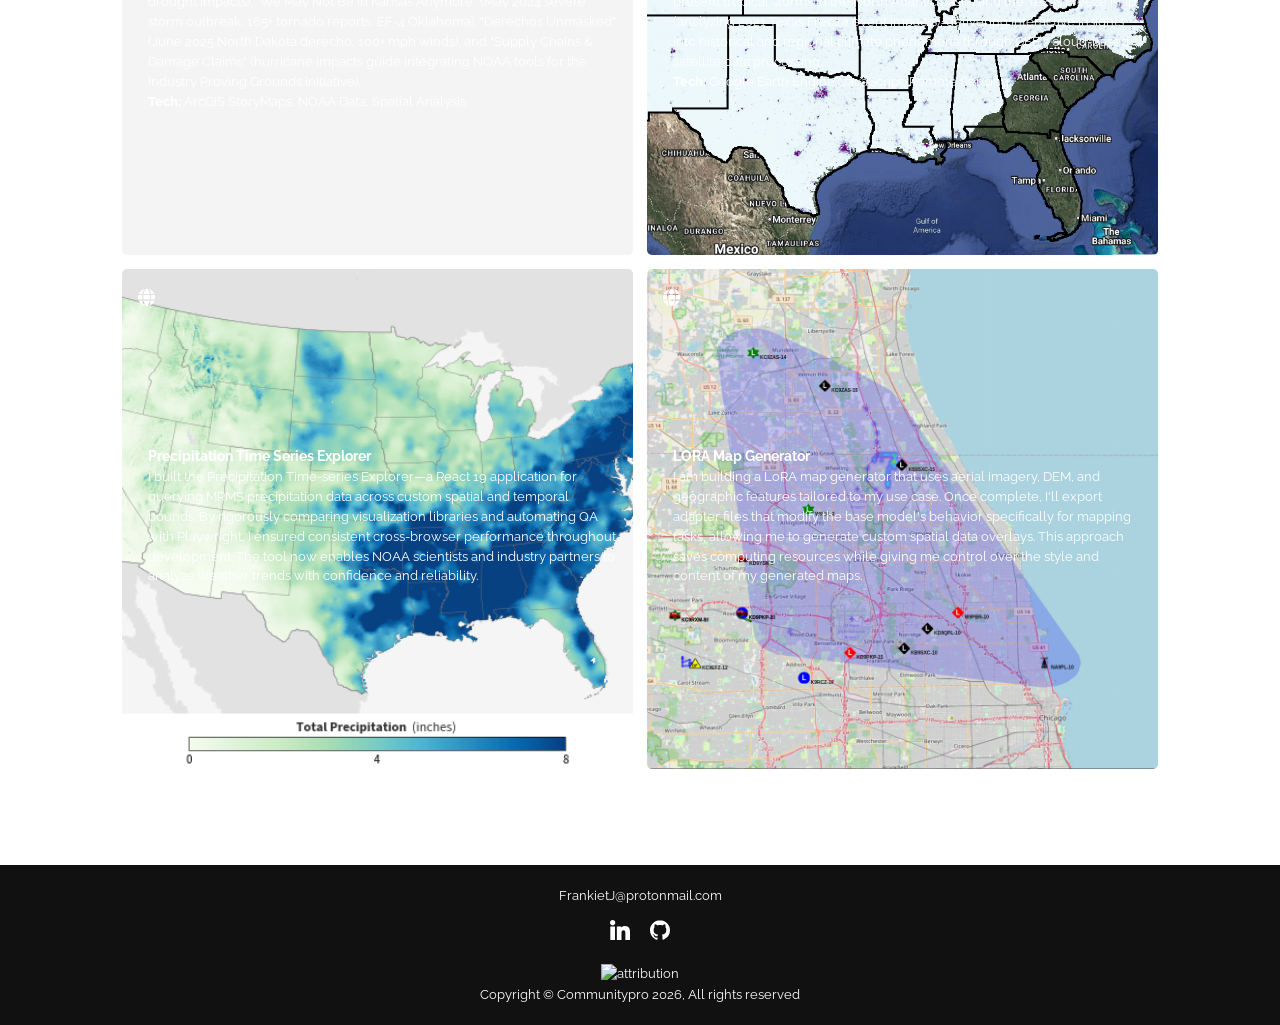
==== commit df7d9c88: "removed seeMore html, moved content to other html files, & added dropdown" ====
--- a/index.html
+++ b/index.html
@@ -100,7 +100,15 @@
           <ul class="nav-menu">
             <li><a class="nav-link" href="#projects">PROJECTS</a></li>
             <li><a class="nav-link" href="#footer">CONTACT</a></li>
-            <li><a class="nav-link" href="seeMore.html">PROJECT GALLERY</a></li>
+            <li class="dropdown">
+              <button onclick="myFunction()" class="dropbtn">Dropdown ▾</button>
+              <div class="dropdown-content" id="myDropdown">
+                <a href="efc.html">Event Footprint Catalog</a>
+                <a href="ca.html">Climate Atlas</a>
+                <a href="gee.html">Google Earth Engine Apps</a>
+                <a href="pte.html">Precipitation Time-Series Explorer</a>
+                <a href="storymap.html">StoryMaps</a>
+              </div>
             <li>
               <a
                 class="nav-link btn btn-primary"
@@ -285,10 +293,6 @@
           </div>
         </div>
       </article>
-
-      <a href="seeMore.html" class="btn btn-secondary"
-        rel="noopener noreferrer">See More <i class="fas fa-arrow-right"></i
-      ></a>
     </section>
 
     <footer id="footer">
@@ -296,7 +300,7 @@
         <a href="mailto:FrankietJ@protonmail.com">FrankietJ@protonmail.com</a>
         <!-- Social links -->
         <div class="social">
-          <a href="#" target="_blank"
+          <a href="https://www.linkedin.com/in/frankie-t-767a02183/" target="_blank"
             ><img src="./assets/linkedin-icon.svg" alt="Linkedin"
           /></a>
           <a href="#" target="_blank"><img src="./assets/github-icon.svg" alt="GitHub" /></a>
--- a/css/utilities.css
+++ b/css/utilities.css
@@ -165,6 +165,22 @@
   background: url(../assets/LORA_Map.png) center center/cover;
 }
 
+.iframe-container {
+  width: 90%;
+  max-width: 1200px;
+  margin: 0 auto; /* Centers horizontally */
+  border: 1px solid #ccc;
+  padding: 50px;
+  box-shadow: 0 2px 8px rgba(0,0,0,0.1);
+}
+    
+.iframe-container iframe {
+  width: 100%;
+  height: 700px;
+  border: none;
+  display: block; /* Removes bottom whitespace */
+}
+
 /* Media Queries */
 @media (max-width: 768px) {
   .header-container {
@@ -175,4 +191,49 @@
   .content-text h2 {
     font-size: 2.5rem;
   }
-}+}
+
+/* Dropdown Button */
+.dropbtn {
+  display: inline-block;
+  padding: 0.75rem 1.9rem;
+  border-radius: 30px;
+  text-transform: uppercase;
+  font-size: 0.82rem;
+  transition: 0.3s;
+}
+
+/* Dropdown button on hover & focus */
+.dropbtn:hover, .dropbtn:focus {
+  background: var(--secondary-color);
+}
+
+/* The container <div> - needed to position the dropdown content */
+.dropdown {
+  position: relative;
+  display: inline-block;
+}
+
+/* Dropdown Content (Hidden by Default) */
+.dropdown-content {
+  display: none;
+  position: absolute;
+  background-color: #f1f1f1;
+  min-width: 160px;
+  box-shadow: 0px 8px 16px 0px rgba(0,0,0,0.2);
+  z-index: 1;
+}
+
+/* Links inside the dropdown */
+.dropdown-content a {
+  color: black;
+  padding: 12px 16px;
+  text-decoration: none;
+  display: block;
+}
+
+/* Change color of dropdown links on hover */
+.dropdown-content a:hover {background-color: #ddd;}
+
+/* Show the dropdown menu (use JS to add this class to the .dropdown-content container when the user clicks on the dropdown button) */
+.show {display:block;}
